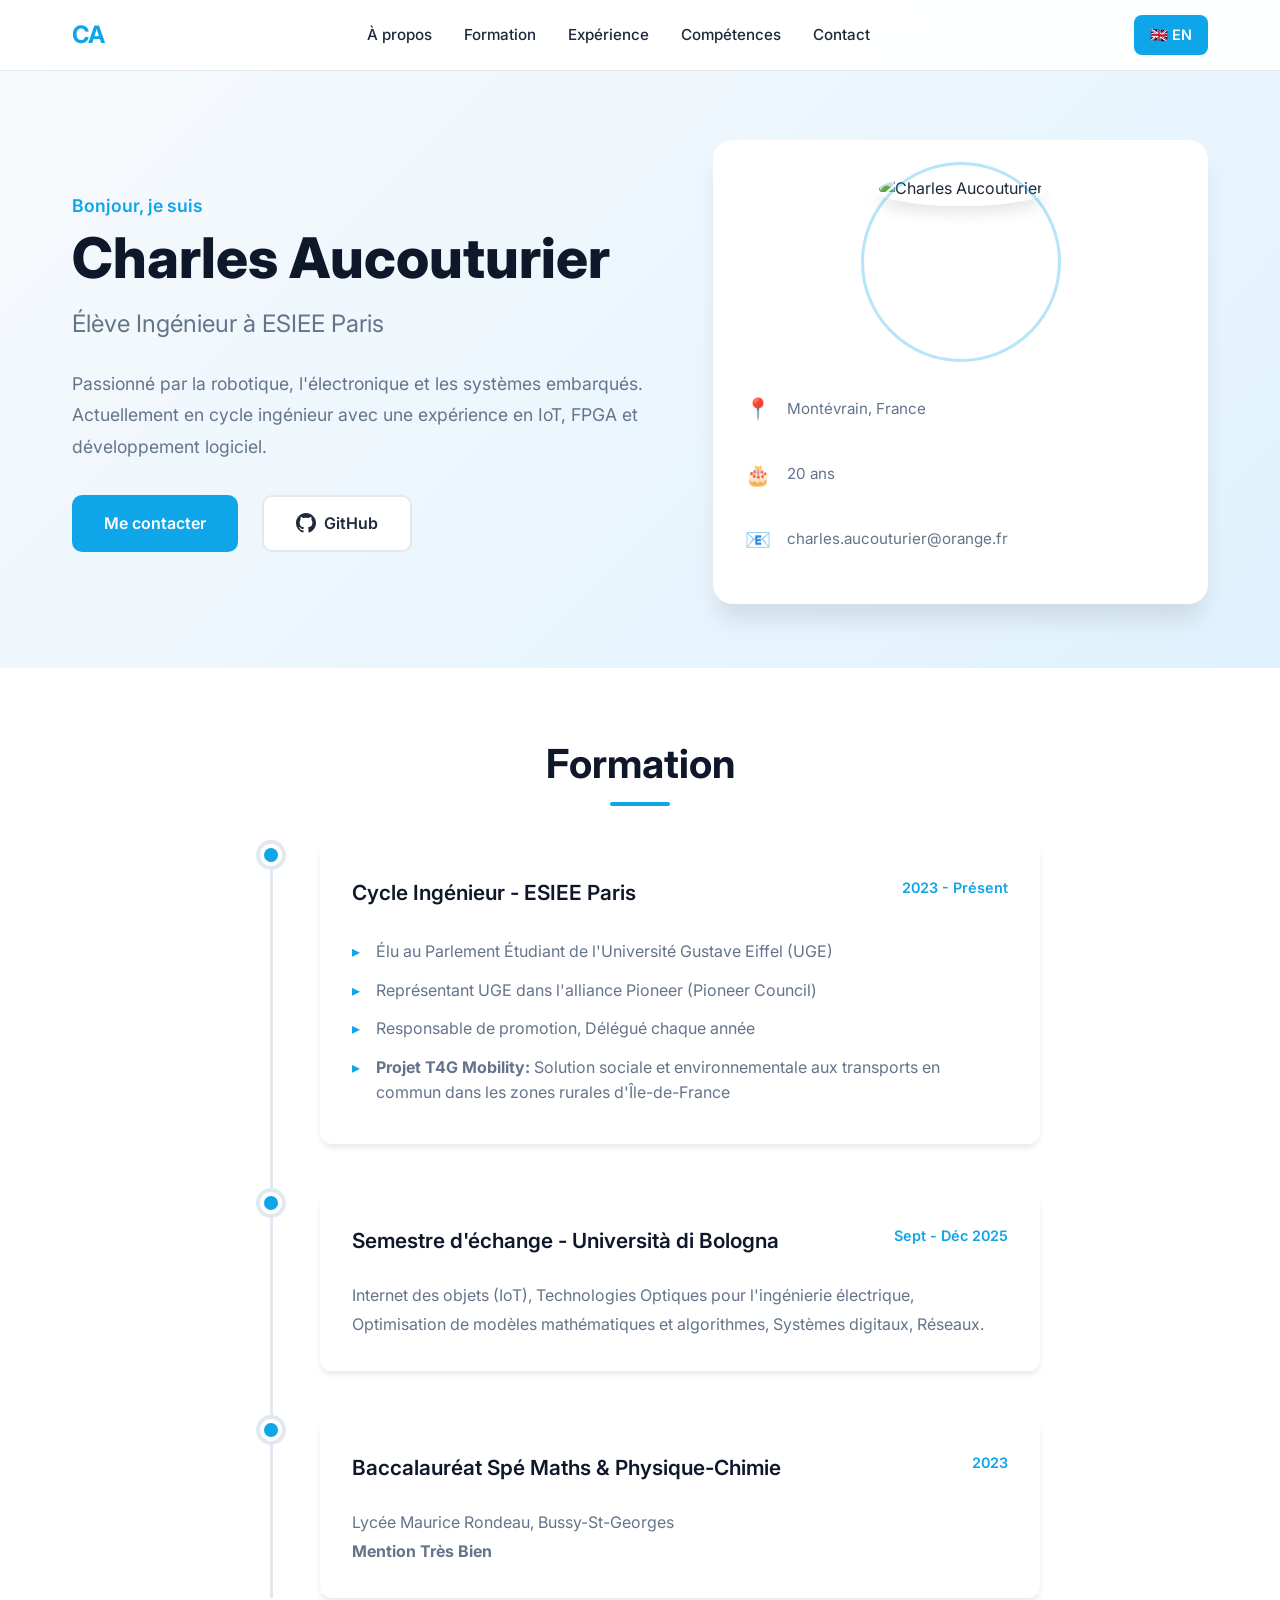
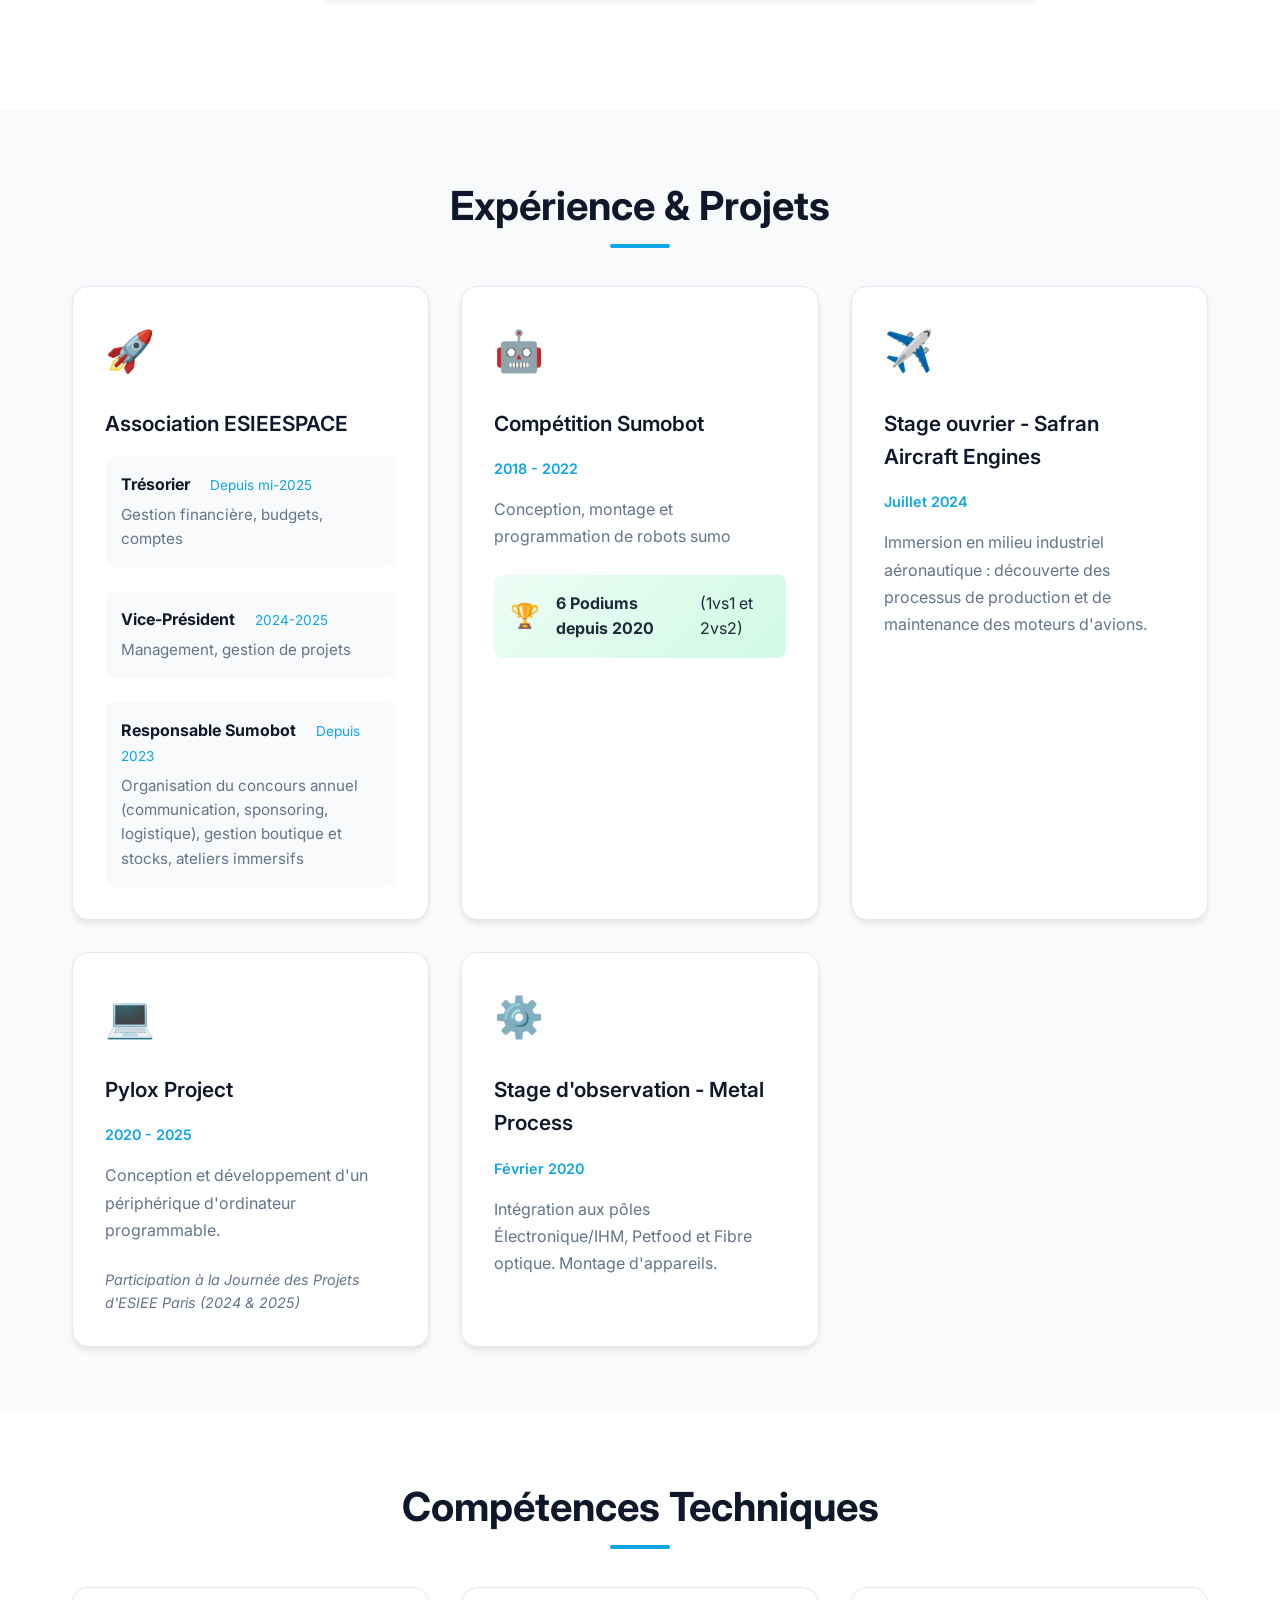
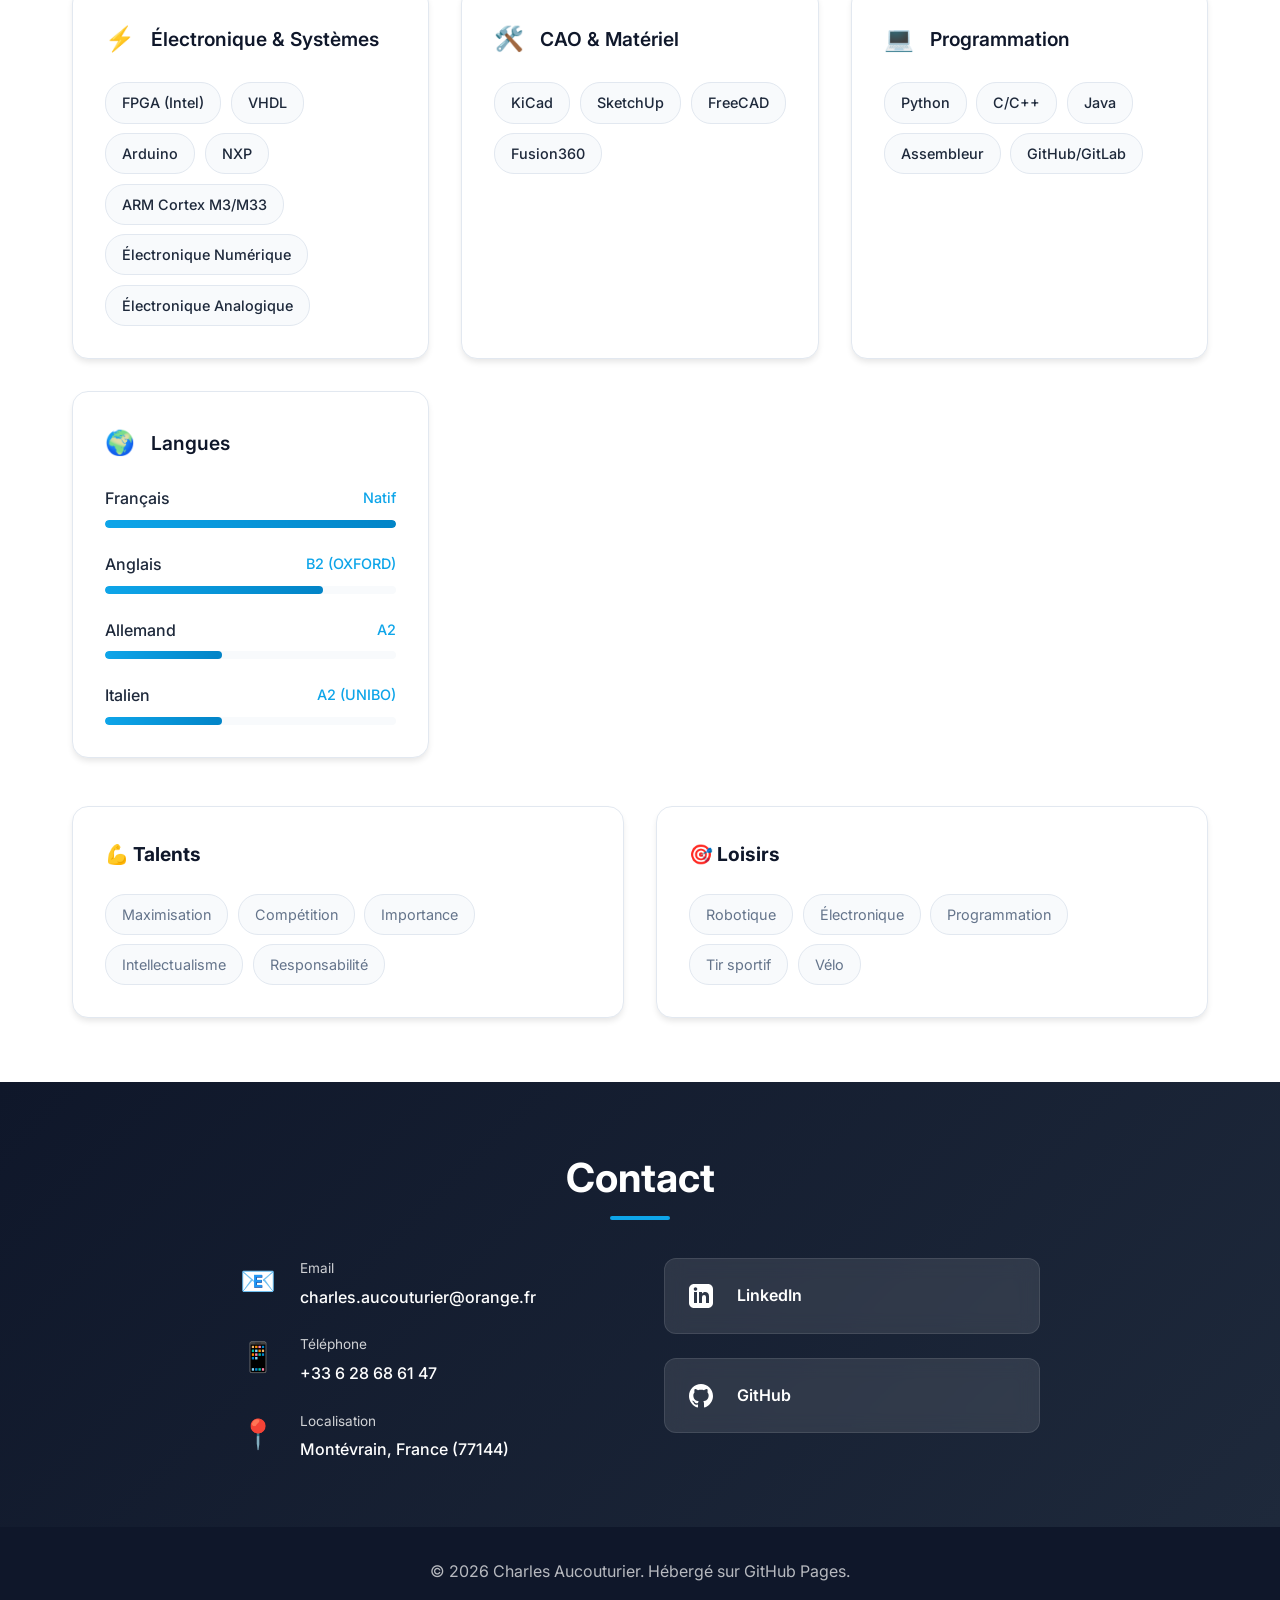
==== index.html @ 8cb734eb "First upload" ====
<!DOCTYPE html>
<html lang="fr">
<head>
    <meta charset="UTF-8">
    <meta name="viewport" content="width=device-width, initial-scale=1.0">
    <title>Charles Aucouturier - Élève Ingénieur</title>
    <link rel="stylesheet" href="css/style.css">
    <link rel="preconnect" href="https://fonts.googleapis.com">
    <link rel="preconnect" href="https://fonts.gstatic.com" crossorigin>
    <link href="https://fonts.googleapis.com/css2?family=Inter:wght@300;400;500;600;700&display=swap" rel="stylesheet">
</head>
<body>
    <!-- Header fixe avec toggle langue -->
    <header class="header">
        <div class="container header-content">
            <div class="logo">CA</div>
            <nav class="nav-links">
                <a href="#about" class="nav-link">À propos</a>
                <a href="#education" class="nav-link">Formation</a>
                <a href="#experience" class="nav-link">Expérience</a>
                <a href="#skills" class="nav-link">Compétences</a>
                <a href="#contact" class="nav-link">Contact</a>
            </nav>
            <a href="en/" class="lang-toggle">🇬🇧 EN</a>
        </div>
    </header>

    <!-- Hero Section -->
    <section class="hero" id="about">
        <div class="container">
            <div class="hero-content">
                <div class="hero-text">
                    <div class="hero-greeting fade-in">Bonjour, je suis</div>
                    <h1 class="hero-title fade-in-delay-1">Charles Aucouturier</h1>
                    <p class="hero-subtitle fade-in-delay-2">Élève Ingénieur à ESIEE Paris</p>
                    <p class="hero-description fade-in-delay-3">
                        Passionné par la robotique, l'électronique et les systèmes embarqués. 
                        Actuellement en cycle ingénieur avec une expérience en IoT, FPGA et développement logiciel.
                    </p>
                    <div class="hero-cta fade-in-delay-4">
                        <a href="#contact" class="btn btn-primary">Me contacter</a>
                        <a href="https://github.com/Charlox29" target="_blank" class="btn btn-secondary">
                            <svg width="20" height="20" fill="currentColor" viewBox="0 0 24 24">
                                <path d="M12 0c-6.626 0-12 5.373-12 12 0 5.302 3.438 9.8 8.207 11.387.599.111.793-.261.793-.577v-2.234c-3.338.726-4.033-1.416-4.033-1.416-.546-1.387-1.333-1.756-1.333-1.756-1.089-.745.083-.729.083-.729 1.205.084 1.839 1.237 1.839 1.237 1.07 1.834 2.807 1.304 3.492.997.107-.775.418-1.305.762-1.604-2.665-.305-5.467-1.334-5.467-5.931 0-1.311.469-2.381 1.236-3.221-.124-.303-.535-1.524.117-3.176 0 0 1.008-.322 3.301 1.23.957-.266 1.983-.399 3.003-.404 1.02.005 2.047.138 3.006.404 2.291-1.552 3.297-1.23 3.297-1.23.653 1.653.242 2.874.118 3.176.77.84 1.235 1.911 1.235 3.221 0 4.609-2.807 5.624-5.479 5.921.43.372.823 1.102.823 2.222v3.293c0 .319.192.694.801.576 4.765-1.589 8.199-6.086 8.199-11.386 0-6.627-5.373-12-12-12z"/>
                            </svg>
                            GitHub
                        </a>
                    </div>
                </div>
                <div class="hero-image fade-in-delay-2">
                    <div class="profile-card">
                        <div class="profile-img-wrapper">
                            <div class="profile-ring"></div>
                            <img src="https://github.com/Charlox29.png" alt="Charles Aucouturier" class="profile-img">
                        </div>
                        <div class="profile-info">
                            <div class="info-item">
                                <span class="info-icon">📍</span>
                                <span>Montévrain, France</span>
                            </div>
                            <div class="info-item">
                                <span class="info-icon">🎂</span>
                                <span>20 ans</span>
                            </div>
                            <div class="info-item">
                                <span class="info-icon">📧</span>
                                <span>charles.aucouturier@orange.fr</span>
                            </div>
                        </div>
                    </div>
                </div>
            </div>
        </div>
    </section>

    <!-- Formation -->
    <section class="section section-alt" id="education">
        <div class="container">
            <h2 class="section-title">Formation</h2>
            <div class="timeline">
                <div class="timeline-item scroll-reveal">
                    <div class="timeline-dot"></div>
                    <div class="timeline-content">
                        <div class="timeline-header">
                            <h3>Cycle Ingénieur - ESIEE Paris</h3>
                            <span class="timeline-date">2023 - Présent</span>
                        </div>
                        <ul class="timeline-details">
                            <li>Élu au Parlement Étudiant de l'Université Gustave Eiffel (UGE)</li>
                            <li>Représentant UGE dans l'alliance Pioneer (Pioneer Council)</li>
                            <li>Responsable de promotion, Délégué chaque année</li>
                            <li><strong>Projet T4G Mobility:</strong> Solution sociale et environnementale aux transports en commun dans les zones rurales d'Île-de-France</li>
                        </ul>
                    </div>
                </div>

                <div class="timeline-item scroll-reveal">
                    <div class="timeline-dot"></div>
                    <div class="timeline-content">
                        <div class="timeline-header">
                            <h3>Semestre d'échange - Università di Bologna</h3>
                            <span class="timeline-date">Sept - Déc 2025</span>
                        </div>
                        <p class="timeline-description">
                            Internet des objets (IoT), Technologies Optiques pour l'ingénierie électrique, 
                            Optimisation de modèles mathématiques et algorithmes, Systèmes digitaux, Réseaux.
                        </p>
                    </div>
                </div>

                <div class="timeline-item scroll-reveal">
                    <div class="timeline-dot"></div>
                    <div class="timeline-content">
                        <div class="timeline-header">
                            <h3>Baccalauréat Spé Maths & Physique-Chimie</h3>
                            <span class="timeline-date">2023</span>
                        </div>
                        <p class="timeline-description">
                            Lycée Maurice Rondeau, Bussy-St-Georges<br>
                            <strong>Mention Très Bien</strong>
                        </p>
                    </div>
                </div>
            </div>
        </div>
    </section>

    <!-- Expérience -->
    <section class="section" id="experience">
        <div class="container">
            <h2 class="section-title">Expérience & Projets</h2>
            
            <div class="cards-grid">
                <!-- ESIEESPACE -->
                <div class="card scroll-reveal">
                    <div class="card-icon">🚀</div>
                    <h3 class="card-title">Association ESIEESPACE</h3>
                    <div class="card-roles">
                        <div class="role">
                            <strong>Trésorier</strong> <span class="role-date">Depuis mi-2025</span>
                            <p>Gestion financière, budgets, comptes</p>
                        </div>
                        <div class="role">
                            <strong>Vice-Président</strong> <span class="role-date">2024-2025</span>
                            <p>Management, gestion de projets</p>
                        </div>
                        <div class="role">
                            <strong>Responsable Sumobot</strong> <span class="role-date">Depuis 2023</span>
                            <p>Organisation du concours annuel (communication, sponsoring, logistique), gestion boutique et stocks, ateliers immersifs</p>
                        </div>
                    </div>
                </div>

                <!-- Sumobot Competition -->
                <div class="card scroll-reveal">
                    <div class="card-icon">🤖</div>
                    <h3 class="card-title">Compétition Sumobot</h3>
                    <span class="card-date">2018 - 2022</span>
                    <p class="card-description">
                        Conception, montage et programmation de robots sumo
                    </p>
                    <div class="achievement">
                        <span class="achievement-icon">🏆</span>
                        <strong>6 Podiums depuis 2020</strong> (1vs1 et 2vs2)
                    </div>
                </div>

                <!-- Safran -->
                <div class="card scroll-reveal">
                    <div class="card-icon">✈️</div>
                    <h3 class="card-title">Stage ouvrier - Safran Aircraft Engines</h3>
                    <span class="card-date">Juillet 2024</span>
                    <p class="card-description">
                        Immersion en milieu industriel aéronautique : découverte des processus de production et de maintenance des moteurs d'avions.
                    </p>
                </div>

                <!-- Pylox Project -->
                <div class="card scroll-reveal">
                    <div class="card-icon">💻</div>
                    <h3 class="card-title">Pylox Project</h3>
                    <span class="card-date">2020 - 2025</span>
                    <p class="card-description">
                        Conception et développement d'un périphérique d'ordinateur programmable.
                    </p>
                    <p class="card-note">Participation à la Journée des Projets d'ESIEE Paris (2024 & 2025)</p>
                </div>

                <!-- Metal Process -->
                <div class="card scroll-reveal">
                    <div class="card-icon">⚙️</div>
                    <h3 class="card-title">Stage d'observation - Metal Process</h3>
                    <span class="card-date">Février 2020</span>
                    <p class="card-description">
                        Intégration aux pôles Électronique/IHM, Petfood et Fibre optique. Montage d'appareils.
                    </p>
                </div>
            </div>
        </div>
    </section>

    <!-- Compétences -->
    <section class="section section-alt" id="skills">
        <div class="container">
            <h2 class="section-title">Compétences Techniques</h2>
            
            <div class="skills-grid">
                <div class="skill-category scroll-reveal">
                    <h3 class="skill-category-title">
                        <span class="skill-icon">⚡</span>
                        Électronique & Systèmes
                    </h3>
                    <div class="skill-tags">
                        <span class="skill-tag">FPGA (Intel)</span>
                        <span class="skill-tag">VHDL</span>
                        <span class="skill-tag">Arduino</span>
                        <span class="skill-tag">NXP</span>
                        <span class="skill-tag">ARM Cortex M3/M33</span>
                        <span class="skill-tag">Électronique Numérique</span>
                        <span class="skill-tag">Électronique Analogique</span>
                    </div>
                </div>

                <div class="skill-category scroll-reveal">
                    <h3 class="skill-category-title">
                        <span class="skill-icon">🛠️</span>
                        CAO & Matériel
                    </h3>
                    <div class="skill-tags">
                        <span class="skill-tag">KiCad</span>
                        <span class="skill-tag">SketchUp</span>
                        <span class="skill-tag">FreeCAD</span>
                        <span class="skill-tag">Fusion360</span>
                    </div>
                </div>

                <div class="skill-category scroll-reveal">
                    <h3 class="skill-category-title">
                        <span class="skill-icon">💻</span>
                        Programmation
                    </h3>
                    <div class="skill-tags">
                        <span class="skill-tag">Python</span>
                        <span class="skill-tag">C/C++</span>
                        <span class="skill-tag">Java</span>
                        <span class="skill-tag">Assembleur</span>
                        <span class="skill-tag">GitHub/GitLab</span>
                    </div>
                </div>

                <div class="skill-category scroll-reveal">
                    <h3 class="skill-category-title">
                        <span class="skill-icon">🌍</span>
                        Langues
                    </h3>
                    <div class="language-bars">
                        <div class="language-bar">
                            <div class="language-info">
                                <span>Français</span>
                                <span class="language-level">Natif</span>
                            </div>
                            <div class="progress-bar">
                                <div class="progress-fill" style="width: 100%"></div>
                            </div>
                        </div>
                        <div class="language-bar">
                            <div class="language-info">
                                <span>Anglais</span>
                                <span class="language-level">B2 (OXFORD)</span>
                            </div>
                            <div class="progress-bar">
                                <div class="progress-fill" style="width: 75%"></div>
                            </div>
                        </div>
                        <div class="language-bar">
                            <div class="language-info">
                                <span>Allemand</span>
                                <span class="language-level">A2</span>
                            </div>
                            <div class="progress-bar">
                                <div class="progress-fill" style="width: 40%"></div>
                            </div>
                        </div>
                        <div class="language-bar">
                            <div class="language-info">
                                <span>Italien</span>
                                <span class="language-level">A2 (UNIBO)</span>
                            </div>
                            <div class="progress-bar">
                                <div class="progress-fill" style="width: 40%"></div>
                            </div>
                        </div>
                    </div>
                </div>
            </div>

            <!-- Talents & Loisirs -->
            <div class="extras-grid">
                <div class="extra-box scroll-reveal">
                    <h3>💪 Talents</h3>
                    <div class="tags">
                        <span class="tag">Maximisation</span>
                        <span class="tag">Compétition</span>
                        <span class="tag">Importance</span>
                        <span class="tag">Intellectualisme</span>
                        <span class="tag">Responsabilité</span>
                    </div>
                </div>
                <div class="extra-box scroll-reveal">
                    <h3>🎯 Loisirs</h3>
                    <div class="tags">
                        <span class="tag">Robotique</span>
                        <span class="tag">Électronique</span>
                        <span class="tag">Programmation</span>
                        <span class="tag">Tir sportif</span>
                        <span class="tag">Vélo</span>
                    </div>
                </div>
            </div>
        </div>
    </section>

    <!-- Contact -->
    <section class="section section-contact" id="contact">
        <div class="container">
            <h2 class="section-title">Contact</h2>
            <div class="contact-content">
                <div class="contact-info scroll-reveal">
                    <div class="contact-item">
                        <div class="contact-icon">📧</div>
                        <div>
                            <div class="contact-label">Email</div>
                            <a href="mailto:charles.aucouturier@orange.fr" class="contact-value">charles.aucouturier@orange.fr</a>
                        </div>
                    </div>
                    <div class="contact-item">
                        <div class="contact-icon">📱</div>
                        <div>
                            <div class="contact-label">Téléphone</div>
                            <a href="tel:+33628686147" class="contact-value">+33 6 28 68 61 47</a>
                        </div>
                    </div>
                    <div class="contact-item">
                        <div class="contact-icon">📍</div>
                        <div>
                            <div class="contact-label">Localisation</div>
                            <span class="contact-value">Montévrain, France (77144)</span>
                        </div>
                    </div>
                </div>
                <div class="social-links scroll-reveal">
                    <a href="https://linkedin.com/in/charles-aucouturier" target="_blank" class="social-link linkedin">
                        <svg width="24" height="24" fill="currentColor" viewBox="0 0 24 24">
                            <path d="M19 0h-14c-2.761 0-5 2.239-5 5v14c0 2.761 2.239 5 5 5h14c2.762 0 5-2.239 5-5v-14c0-2.761-2.238-5-5-5zm-11 19h-3v-11h3v11zm-1.5-12.268c-.966 0-1.75-.79-1.75-1.764s.784-1.764 1.75-1.764 1.75.79 1.75 1.764-.783 1.764-1.75 1.764zm13.5 12.268h-3v-5.604c0-3.368-4-3.113-4 0v5.604h-3v-11h3v1.765c1.396-2.586 7-2.777 7 2.476v6.759z"/>
                        </svg>
                        LinkedIn
                    </a>
                    <a href="https://github.com/Charlox29" target="_blank" class="social-link github">
                        <svg width="24" height="24" fill="currentColor" viewBox="0 0 24 24">
                            <path d="M12 0c-6.626 0-12 5.373-12 12 0 5.302 3.438 9.8 8.207 11.387.599.111.793-.261.793-.577v-2.234c-3.338.726-4.033-1.416-4.033-1.416-.546-1.387-1.333-1.756-1.333-1.756-1.089-.745.083-.729.083-.729 1.205.084 1.839 1.237 1.839 1.237 1.07 1.834 2.807 1.304 3.492.997.107-.775.418-1.305.762-1.604-2.665-.305-5.467-1.334-5.467-5.931 0-1.311.469-2.381 1.236-3.221-.124-.303-.535-1.524.117-3.176 0 0 1.008-.322 3.301 1.23.957-.266 1.983-.399 3.003-.404 1.02.005 2.047.138 3.006.404 2.291-1.552 3.297-1.23 3.297-1.23.653 1.653.242 2.874.118 3.176.77.84 1.235 1.911 1.235 3.221 0 4.609-2.807 5.624-5.479 5.921.43.372.823 1.102.823 2.222v3.293c0 .319.192.694.801.576 4.765-1.589 8.199-6.086 8.199-11.386 0-6.627-5.373-12-12-12z"/>
                        </svg>
                        GitHub
                    </a>
                </div>
            </div>
        </div>
    </section>

    <!-- Footer -->
    <footer class="footer">
        <div class="container">
            <p>&copy; 2026 Charles Aucouturier. Hébergé sur GitHub Pages.</p>
        </div>
    </footer>

    <script src="js/script.js"></script>
</body>
</html>
---- css/style.css ----
/* ===========================
   VARIABLES & RESET
   =========================== */

:root {
    /* Couleurs Corporate */
    --primary-dark: #0f172a;
    --primary: #1e293b;
    --accent: #0ea5e9;
    --accent-hover: #0284c7;
    --secondary: #64748b;
    --background: #f8fafc;
    --card-bg: #ffffff;
    --success: #10b981;
    --border: #e2e8f0;
    
    /* Typographie */
    --font-main: 'Inter', -apple-system, BlinkMacSystemFont, 'Segoe UI', sans-serif;
    
    /* Espacements */
    --spacing-xs: 0.5rem;
    --spacing-sm: 1rem;
    --spacing-md: 1.5rem;
    --spacing-lg: 2rem;
    --spacing-xl: 3rem;
    --spacing-2xl: 4rem;
    
    /* Shadows */
    --shadow-sm: 0 1px 2px 0 rgba(0, 0, 0, 0.05);
    --shadow-md: 0 4px 6px -1px rgba(0, 0, 0, 0.1);
    --shadow-lg: 0 10px 15px -3px rgba(0, 0, 0, 0.1);
    --shadow-xl: 0 20px 25px -5px rgba(0, 0, 0, 0.1);
    
    /* Transitions */
    --transition-fast: 150ms ease;
    --transition-base: 250ms ease;
    --transition-slow: 350ms ease;
}

* {
    margin: 0;
    padding: 0;
    box-sizing: border-box;
}

html {
    scroll-behavior: smooth;
}

body {
    font-family: var(--font-main);
    background: var(--background);
    color: var(--primary);
    line-height: 1.6;
    overflow-x: hidden;
}

.container {
    max-width: 1200px;
    margin: 0 auto;
    padding: 0 var(--spacing-lg);
}

/* ===========================
   HEADER
   =========================== */

.header {
    position: fixed;
    top: 0;
    left: 0;
    right: 0;
    background: rgba(255, 255, 255, 0.95);
    backdrop-filter: blur(10px);
    border-bottom: 1px solid var(--border);
    z-index: 1000;
    transition: all var(--transition-base);
}

.header-content {
    display: flex;
    align-items: center;
    justify-content: space-between;
    height: 70px;
}

.logo {
    font-size: 1.5rem;
    font-weight: 700;
    color: var(--accent);
    letter-spacing: -0.05em;
}

.nav-links {
    display: flex;
    gap: var(--spacing-lg);
}

.nav-link {
    color: var(--primary);
    text-decoration: none;
    font-weight: 500;
    font-size: 0.95rem;
    position: relative;
    transition: color var(--transition-base);
}

.nav-link::after {
    content: '';
    position: absolute;
    bottom: -5px;
    left: 0;
    width: 0;
    height: 2px;
    background: var(--accent);
    transition: width var(--transition-base);
}

.nav-link:hover {
    color: var(--accent);
}

.nav-link:hover::after {
    width: 100%;
}

.lang-toggle {
    padding: 0.5rem 1rem;
    background: var(--accent);
    color: white;
    text-decoration: none;
    border-radius: 8px;
    font-weight: 600;
    font-size: 0.9rem;
    transition: all var(--transition-base);
}

.lang-toggle:hover {
    background: var(--accent-hover);
    transform: translateY(-2px);
    box-shadow: var(--shadow-md);
}

/* ===========================
   HERO SECTION
   =========================== */

.hero {
    padding-top: 140px;
    padding-bottom: var(--spacing-2xl);
    background: linear-gradient(135deg, #f8fafc 0%, #e0f2fe 100%);
}

.hero-content {
    display: grid;
    grid-template-columns: 1.2fr 1fr;
    gap: var(--spacing-xl);
    align-items: center;
}

.hero-greeting {
    color: var(--accent);
    font-weight: 600;
    font-size: 1.1rem;
    margin-bottom: var(--spacing-xs);
}

.hero-title {
    font-size: 3.5rem;
    font-weight: 800;
    color: var(--primary-dark);
    margin-bottom: var(--spacing-sm);
    line-height: 1.1;
}

.hero-subtitle {
    font-size: 1.5rem;
    color: var(--secondary);
    margin-bottom: var(--spacing-md);
}

.hero-description {
    font-size: 1.1rem;
    color: var(--secondary);
    line-height: 1.8;
    margin-bottom: var(--spacing-lg);
}

.hero-cta {
    display: flex;
    gap: var(--spacing-md);
}

.btn {
    padding: 0.875rem 2rem;
    border-radius: 10px;
    font-weight: 600;
    font-size: 1rem;
    text-decoration: none;
    transition: all var(--transition-base);
    display: inline-flex;
    align-items: center;
    gap: 0.5rem;
}

.btn-primary {
    background: var(--accent);
    color: white;
}

.btn-primary:hover {
    background: var(--accent-hover);
    transform: translateY(-3px);
    box-shadow: var(--shadow-lg);
}

.btn-secondary {
    background: white;
    color: var(--primary);
    border: 2px solid var(--border);
}

.btn-secondary:hover {
    border-color: var(--accent);
    color: var(--accent);
    transform: translateY(-3px);
    box-shadow: var(--shadow-md);
}

/* Profile Card */
.profile-card {
    background: white;
    padding: var(--spacing-lg);
    border-radius: 20px;
    box-shadow: var(--shadow-xl);
    text-align: center;
}

.profile-img-wrapper {
    position: relative;
    width: 180px;
    height: 180px;
    margin: 0 auto var(--spacing-md);
}

.profile-ring {
    position: absolute;
    inset: -10px;
    border: 3px solid var(--accent);
    border-radius: 50%;
    opacity: 0.3;
    animation: pulse-ring 2s ease-in-out infinite;
}

.profile-placeholder {
    width: 100%;
    height: 100%;
    background: linear-gradient(135deg, var(--accent) 0%, #0284c7 100%);
    border-radius: 50%;
    display: flex;
    align-items: center;
    justify-content: center;
    color: white;
}

.profile-img {
    width: 100%;
    height: 100%;
    border-radius: 50%;
    object-fit: cover;
    border: 4px solid white;
    box-shadow: var(--shadow-lg);
}

.info-item {
    display: flex;
    align-items: center;
    gap: var(--spacing-sm);
    padding: var(--spacing-sm) 0;
    font-size: 0.95rem;
    color: var(--secondary);
}

.info-icon {
    font-size: 1.3rem;
}

/* ===========================
   SECTIONS
   =========================== */

.section {
    padding: var(--spacing-2xl) 0;
}

.section-alt {
    background: white;
}

.section-title {
    font-size: 2.5rem;
    font-weight: 700;
    color: var(--primary-dark);
    margin-bottom: var(--spacing-xl);
    text-align: center;
    position: relative;
}

.section-title::after {
    content: '';
    position: absolute;
    bottom: -10px;
    left: 50%;
    transform: translateX(-50%);
    width: 60px;
    height: 4px;
    background: var(--accent);
    border-radius: 2px;
}

/* ===========================
   TIMELINE
   =========================== */

.timeline {
    max-width: 800px;
    margin: 0 auto;
    position: relative;
}

.timeline::before {
    content: '';
    position: absolute;
    left: 30px;
    top: 0;
    bottom: 0;
    width: 3px;
    background: var(--border);
}

.timeline-item {
    position: relative;
    padding-left: 80px;
    margin-bottom: var(--spacing-xl);
}

.timeline-dot {
    position: absolute;
    left: 20px;
    top: 0;
    width: 22px;
    height: 22px;
    background: var(--accent);
    border: 4px solid white;
    border-radius: 50%;
    box-shadow: 0 0 0 4px var(--border);
    z-index: 1;
}

.timeline-content {
    background: white;
    padding: var(--spacing-lg);
    border-radius: 12px;
    box-shadow: var(--shadow-md);
    transition: all var(--transition-base);
}

.timeline-content:hover {
    transform: translateX(5px);
    box-shadow: var(--shadow-lg);
}

.timeline-header {
    display: flex;
    justify-content: space-between;
    align-items: flex-start;
    margin-bottom: var(--spacing-md);
}

.timeline-header h3 {
    font-size: 1.3rem;
    color: var(--primary-dark);
    font-weight: 600;
}

.timeline-date {
    color: var(--accent);
    font-weight: 600;
    font-size: 0.9rem;
    white-space: nowrap;
}

.timeline-details {
    list-style: none;
    color: var(--secondary);
}

.timeline-details li {
    padding: 0.4rem 0;
    padding-left: 1.5rem;
    position: relative;
}

.timeline-details li::before {
    content: '▸';
    position: absolute;
    left: 0;
    color: var(--accent);
}

.timeline-description {
    color: var(--secondary);
    line-height: 1.8;
}

/* ===========================
   CARDS GRID
   =========================== */

.cards-grid {
    display: grid;
    grid-template-columns: repeat(auto-fit, minmax(320px, 1fr));
    gap: var(--spacing-lg);
    margin-top: var(--spacing-xl);
}

.card {
    background: white;
    padding: var(--spacing-lg);
    border-radius: 16px;
    box-shadow: var(--shadow-md);
    transition: all var(--transition-base);
    border: 1px solid var(--border);
}

.card:hover {
    transform: translateY(-5px);
    box-shadow: var(--shadow-xl);
    border-color: var(--accent);
}

.card-icon {
    font-size: 2.5rem;
    margin-bottom: var(--spacing-md);
}

.card-title {
    font-size: 1.3rem;
    color: var(--primary-dark);
    margin-bottom: var(--spacing-sm);
    font-weight: 600;
}

.card-date {
    display: inline-block;
    color: var(--accent);
    font-weight: 600;
    font-size: 0.9rem;
    margin-bottom: var(--spacing-sm);
}

.card-description {
    color: var(--secondary);
    line-height: 1.7;
    margin-bottom: var(--spacing-md);
}

.card-roles {
    display: flex;
    flex-direction: column;
    gap: var(--spacing-md);
}

.role {
    padding: var(--spacing-sm);
    background: var(--background);
    border-radius: 8px;
}

.role strong {
    color: var(--primary-dark);
}

.role-date {
    color: var(--accent);
    font-size: 0.85rem;
    margin-left: var(--spacing-sm);
}

.role p {
    margin-top: 0.3rem;
    color: var(--secondary);
    font-size: 0.95rem;
}

.achievement {
    display: flex;
    align-items: center;
    gap: var(--spacing-sm);
    padding: var(--spacing-sm);
    background: linear-gradient(135deg, #ecfdf5 0%, #d1fae5 100%);
    border-radius: 8px;
    margin-top: var(--spacing-md);
}

.achievement-icon {
    font-size: 1.5rem;
}

.card-note {
    color: var(--secondary);
    font-style: italic;
    font-size: 0.9rem;
}

/* ===========================
   SKILLS
   =========================== */

.skills-grid {
    display: grid;
    grid-template-columns: repeat(auto-fit, minmax(280px, 1fr));
    gap: var(--spacing-lg);
    margin-bottom: var(--spacing-xl);
}

.skill-category {
    background: white;
    padding: var(--spacing-lg);
    border-radius: 16px;
    box-shadow: var(--shadow-md);
    border: 1px solid var(--border);
}

.skill-category-title {
    display: flex;
    align-items: center;
    gap: var(--spacing-sm);
    font-size: 1.2rem;
    color: var(--primary-dark);
    margin-bottom: var(--spacing-md);
    font-weight: 600;
}

.skill-icon {
    font-size: 1.5rem;
}

.skill-tags {
    display: flex;
    flex-wrap: wrap;
    gap: 0.6rem;
}

.skill-tag {
    padding: 0.5rem 1rem;
    background: var(--background);
    color: var(--primary);
    border-radius: 20px;
    font-size: 0.9rem;
    font-weight: 500;
    transition: all var(--transition-fast);
    border: 1px solid var(--border);
}

.skill-tag:hover {
    background: var(--accent);
    color: white;
    border-color: var(--accent);
    transform: translateY(-2px);
}

/* Language Bars */
.language-bars {
    display: flex;
    flex-direction: column;
    gap: var(--spacing-md);
}

.language-bar {
    display: flex;
    flex-direction: column;
    gap: 0.5rem;
}

.language-info {
    display: flex;
    justify-content: space-between;
    font-weight: 500;
}

.language-level {
    color: var(--accent);
    font-size: 0.9rem;
}

.progress-bar {
    height: 8px;
    background: var(--background);
    border-radius: 10px;
    overflow: hidden;
}

.progress-fill {
    height: 100%;
    background: linear-gradient(90deg, var(--accent) 0%, #0284c7 100%);
    border-radius: 10px;
    transition: width 1s ease;
}

/* Extras */
.extras-grid {
    display: grid;
    grid-template-columns: repeat(auto-fit, minmax(300px, 1fr));
    gap: var(--spacing-lg);
    margin-top: var(--spacing-xl);
}

.extra-box {
    background: white;
    padding: var(--spacing-lg);
    border-radius: 16px;
    box-shadow: var(--shadow-md);
    border: 1px solid var(--border);
}

.extra-box h3 {
    color: var(--primary-dark);
    margin-bottom: var(--spacing-md);
    font-size: 1.2rem;
}

.tags {
    display: flex;
    flex-wrap: wrap;
    gap: 0.6rem;
}

.tag {
    padding: 0.5rem 1rem;
    background: var(--background);
    color: var(--secondary);
    border-radius: 20px;
    font-size: 0.9rem;
    border: 1px solid var(--border);
}

/* ===========================
   CONTACT
   =========================== */

.section-contact {
    background: linear-gradient(135deg, var(--primary-dark) 0%, var(--primary) 100%);
    color: white;
}

.section-contact .section-title {
    color: white;
}

.section-contact .section-title::after {
    background: var(--accent);
}

.contact-content {
    max-width: 800px;
    margin: 0 auto;
    display: grid;
    grid-template-columns: 1fr 1fr;
    gap: var(--spacing-xl);
}

.contact-info {
    display: flex;
    flex-direction: column;
    gap: var(--spacing-md);
}

.contact-item {
    display: flex;
    gap: var(--spacing-md);
    align-items: flex-start;
}

.contact-icon {
    font-size: 1.8rem;
}

.contact-label {
    font-size: 0.85rem;
    opacity: 0.8;
    margin-bottom: 0.3rem;
}

.contact-value {
    color: white;
    text-decoration: none;
    font-weight: 500;
    transition: color var(--transition-base);
}

.contact-value:hover {
    color: var(--accent);
}

.social-links {
    display: flex;
    flex-direction: column;
    gap: var(--spacing-md);
}

.social-link {
    display: flex;
    align-items: center;
    gap: var(--spacing-md);
    padding: var(--spacing-md);
    background: rgba(255, 255, 255, 0.1);
    border-radius: 12px;
    color: white;
    text-decoration: none;
    font-weight: 600;
    transition: all var(--transition-base);
    backdrop-filter: blur(10px);
    border: 1px solid rgba(255, 255, 255, 0.1);
}

.social-link:hover {
    background: rgba(255, 255, 255, 0.15);
    transform: translateX(5px);
}

/* ===========================
   FOOTER
   =========================== */

.footer {
    background: var(--primary-dark);
    color: rgba(255, 255, 255, 0.7);
    padding: var(--spacing-lg) 0;
    text-align: center;
}

/* ===========================
   ANIMATIONS
   =========================== */

@keyframes pulse-ring {
    0%, 100% {
        transform: scale(1);
        opacity: 0.3;
    }
    50% {
        transform: scale(1.05);
        opacity: 0.5;
    }
}

/* Fade in animations */
.fade-in {
    animation: fadeIn 0.8s ease forwards;
}

.fade-in-delay-1 {
    animation: fadeIn 0.8s ease 0.2s forwards;
    opacity: 0;
}

.fade-in-delay-2 {
    animation: fadeIn 0.8s ease 0.4s forwards;
    opacity: 0;
}

.fade-in-delay-3 {
    animation: fadeIn 0.8s ease 0.6s forwards;
    opacity: 0;
}

.fade-in-delay-4 {
    animation: fadeIn 0.8s ease 0.8s forwards;
    opacity: 0;
}

@keyframes fadeIn {
    from {
        opacity: 0;
        transform: translateY(20px);
    }
    to {
        opacity: 1;
        transform: translateY(0);
    }
}

/* Scroll reveal (will be triggered by JS) */
.scroll-reveal {
    opacity: 0;
    transform: translateY(30px);
    transition: all 0.6s ease;
}

.scroll-reveal.revealed {
    opacity: 1;
    transform: translateY(0);
}

/* ===========================
   RESPONSIVE
   =========================== */

@media (max-width: 968px) {
    .hero-content {
        grid-template-columns: 1fr;
        text-align: center;
    }
    
    .hero-cta {
        justify-content: center;
    }
    
    .contact-content {
        grid-template-columns: 1fr;
    }
    
    .nav-links {
        display: none;
    }
}

@media (max-width: 640px) {
    .hero-title {
        font-size: 2.5rem;
    }
    
    .hero-subtitle {
        font-size: 1.2rem;
    }
    
    .section-title {
        font-size: 2rem;
    }
    
    .timeline::before {
        left: 15px;
    }
    
    .timeline-item {
        padding-left: 50px;
    }
    
    .timeline-dot {
        left: 5px;
    }
    
    .cards-grid {
        grid-template-columns: 1fr;
    }
    
    .hero-cta {
        flex-direction: column;
    }
    
    .btn {
        width: 100%;
        justify-content: center;
    }
}
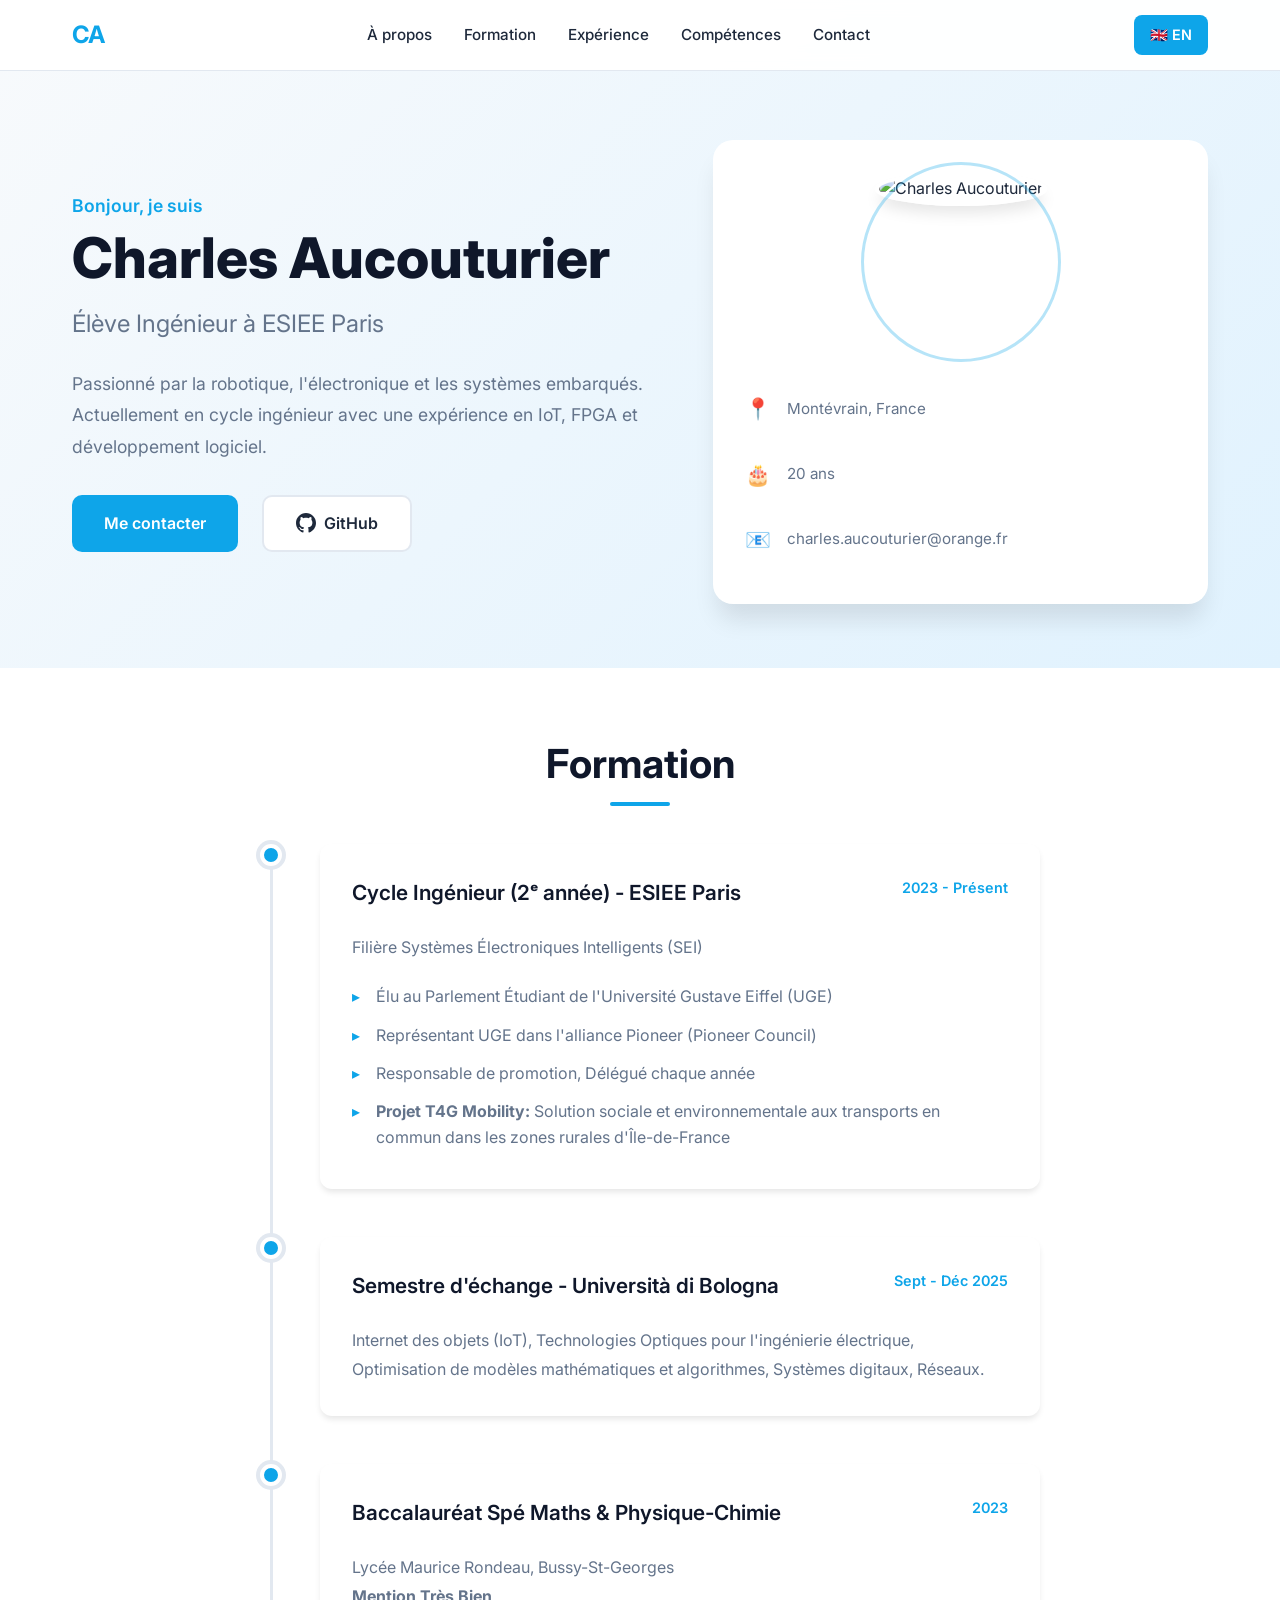
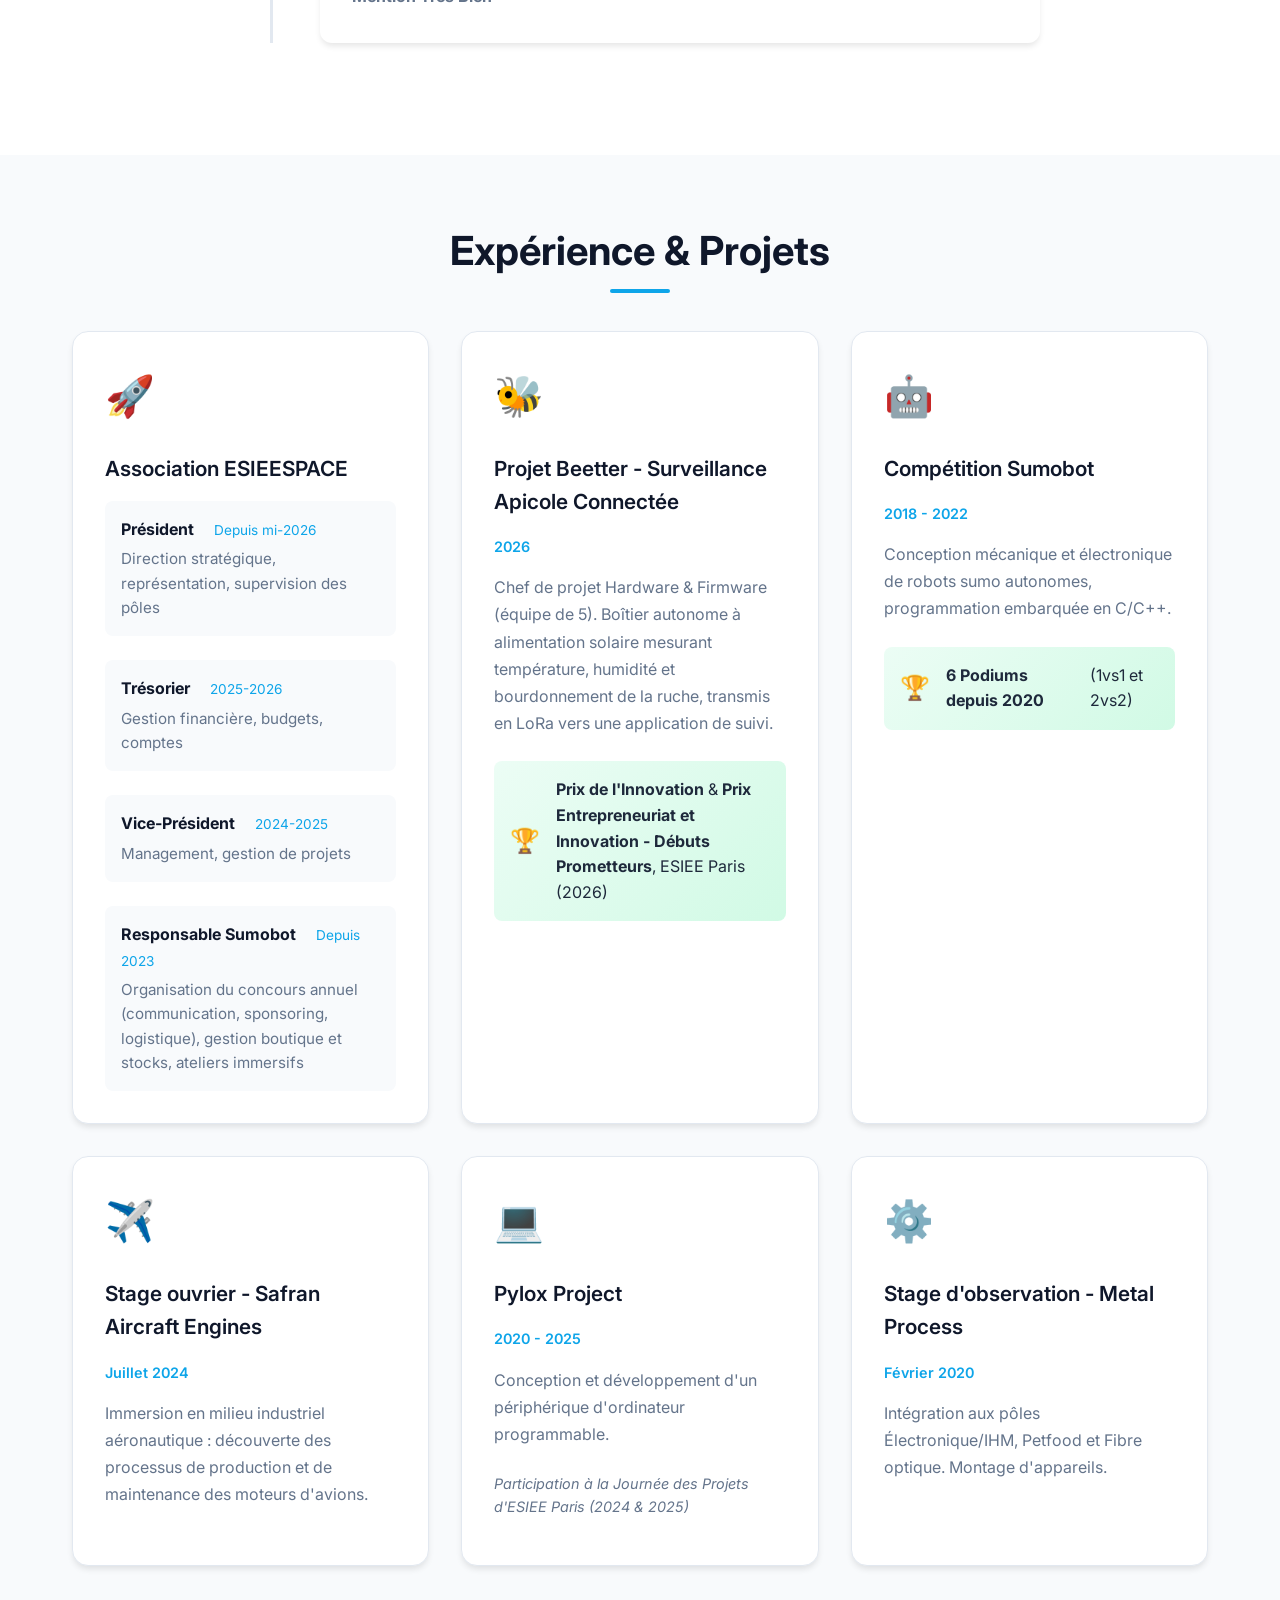
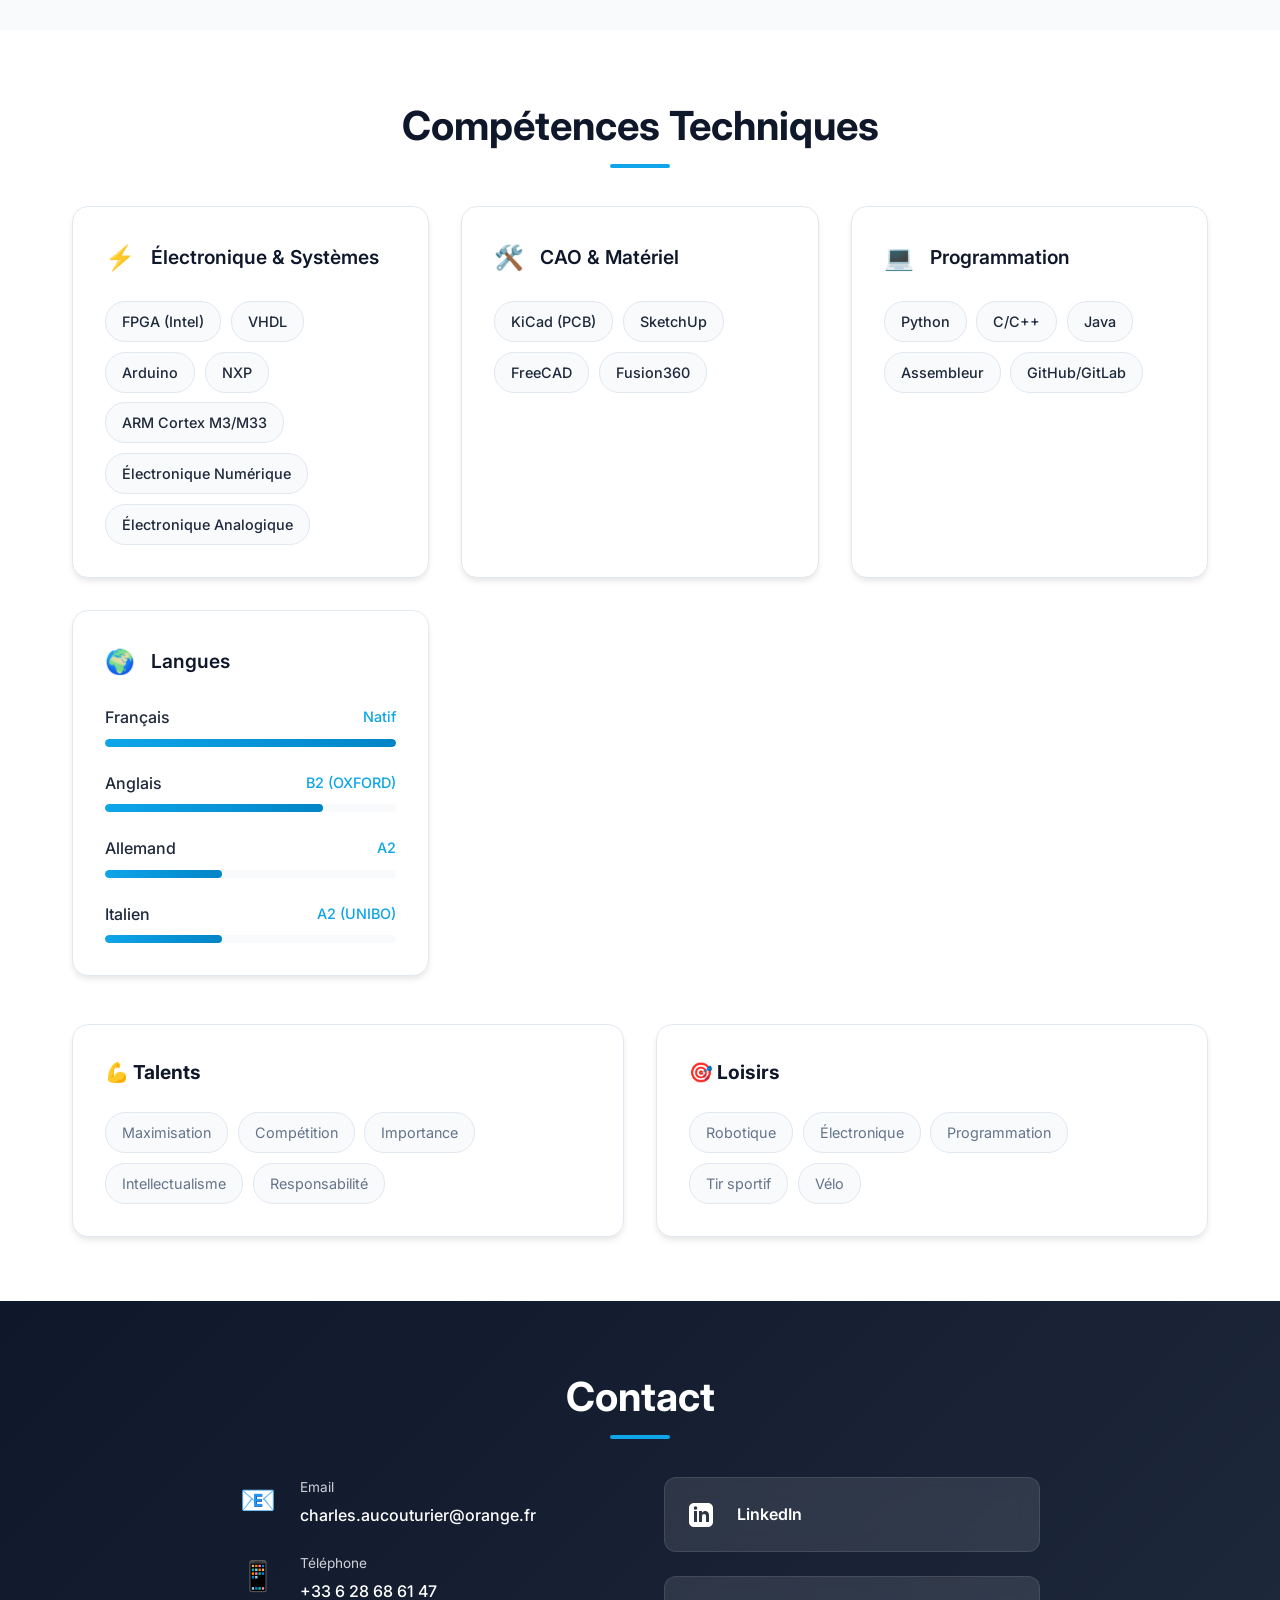
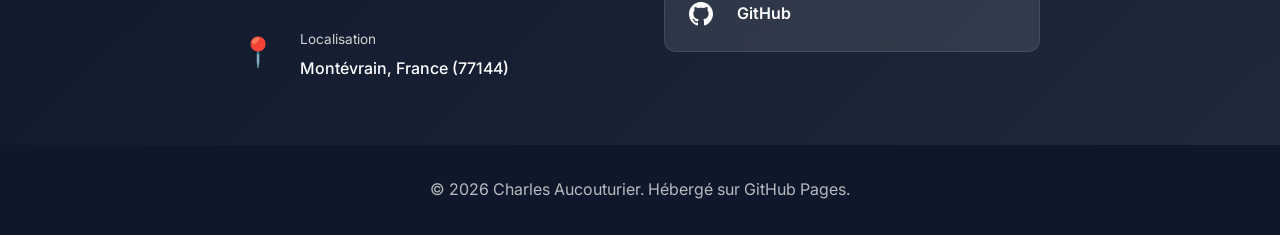
==== commit 655b2ae6: "Content update" ====
--- a/index.html
+++ b/index.html
@@ -82,9 +82,10 @@
                     <div class="timeline-dot"></div>
                     <div class="timeline-content">
                         <div class="timeline-header">
-                            <h3>Cycle Ingénieur - ESIEE Paris</h3>
+                            <h3>Cycle Ingénieur (2ᵉ année) - ESIEE Paris</h3>
                             <span class="timeline-date">2023 - Présent</span>
                         </div>
+                        <p class="timeline-description">Filière Systèmes Électroniques Intelligents (SEI)</p>
                         <ul class="timeline-details">
                             <li>Élu au Parlement Étudiant de l'Université Gustave Eiffel (UGE)</li>
                             <li>Représentant UGE dans l'alliance Pioneer (Pioneer Council)</li>
@@ -137,7 +138,11 @@
                     <h3 class="card-title">Association ESIEESPACE</h3>
                     <div class="card-roles">
                         <div class="role">
-                            <strong>Trésorier</strong> <span class="role-date">Depuis mi-2025</span>
+                            <strong>Président</strong> <span class="role-date">Depuis mi-2026</span>
+                            <p>Direction stratégique, représentation, supervision des pôles</p>
+                        </div>
+                        <div class="role">
+                            <strong>Trésorier</strong> <span class="role-date">2025-2026</span>
                             <p>Gestion financière, budgets, comptes</p>
                         </div>
                         <div class="role">
@@ -151,13 +156,27 @@
                     </div>
                 </div>
 
+                <!-- Beetter -->
+                <div class="card scroll-reveal">
+                    <div class="card-icon">🐝</div>
+                    <h3 class="card-title">Projet Beetter - Surveillance Apicole Connectée</h3>
+                    <span class="card-date">2026</span>
+                    <p class="card-description">
+                        Chef de projet Hardware & Firmware (équipe de 5). Boîtier autonome à alimentation solaire mesurant température, humidité et bourdonnement de la ruche, transmis en LoRa vers une application de suivi.
+                    </p>
+                    <div class="achievement">
+                        <span class="achievement-icon">🏆</span>
+                        <span class="achievement-text"><strong>Prix de l'Innovation</strong> &amp; <strong>Prix Entrepreneuriat et Innovation - Débuts Prometteurs</strong>, ESIEE Paris (2026)</span>
+                    </div>
+                </div>
+
                 <!-- Sumobot Competition -->
                 <div class="card scroll-reveal">
                     <div class="card-icon">🤖</div>
                     <h3 class="card-title">Compétition Sumobot</h3>
                     <span class="card-date">2018 - 2022</span>
                     <p class="card-description">
-                        Conception, montage et programmation de robots sumo
+                        Conception mécanique et électronique de robots sumo autonomes, programmation embarquée en C/C++.
                     </p>
                     <div class="achievement">
                         <span class="achievement-icon">🏆</span>
@@ -227,7 +246,7 @@
                         CAO & Matériel
                     </h3>
                     <div class="skill-tags">
-                        <span class="skill-tag">KiCad</span>
+                        <span class="skill-tag">KiCad (PCB)</span>
                         <span class="skill-tag">SketchUp</span>
                         <span class="skill-tag">FreeCAD</span>
                         <span class="skill-tag">Fusion360</span>
--- a/css/style.css
+++ b/css/style.css
@@ -413,6 +413,10 @@
     line-height: 1.8;
 }
 
+.timeline-description + .timeline-details {
+    margin-top: var(--spacing-sm);
+}
+
 /* ===========================
    CARDS GRID
    =========================== */
@@ -505,6 +509,11 @@
 
 .achievement-icon {
     font-size: 1.5rem;
+    flex-shrink: 0;
+}
+
+.achievement-text {
+    flex: 1;
 }
 
 .card-note {
